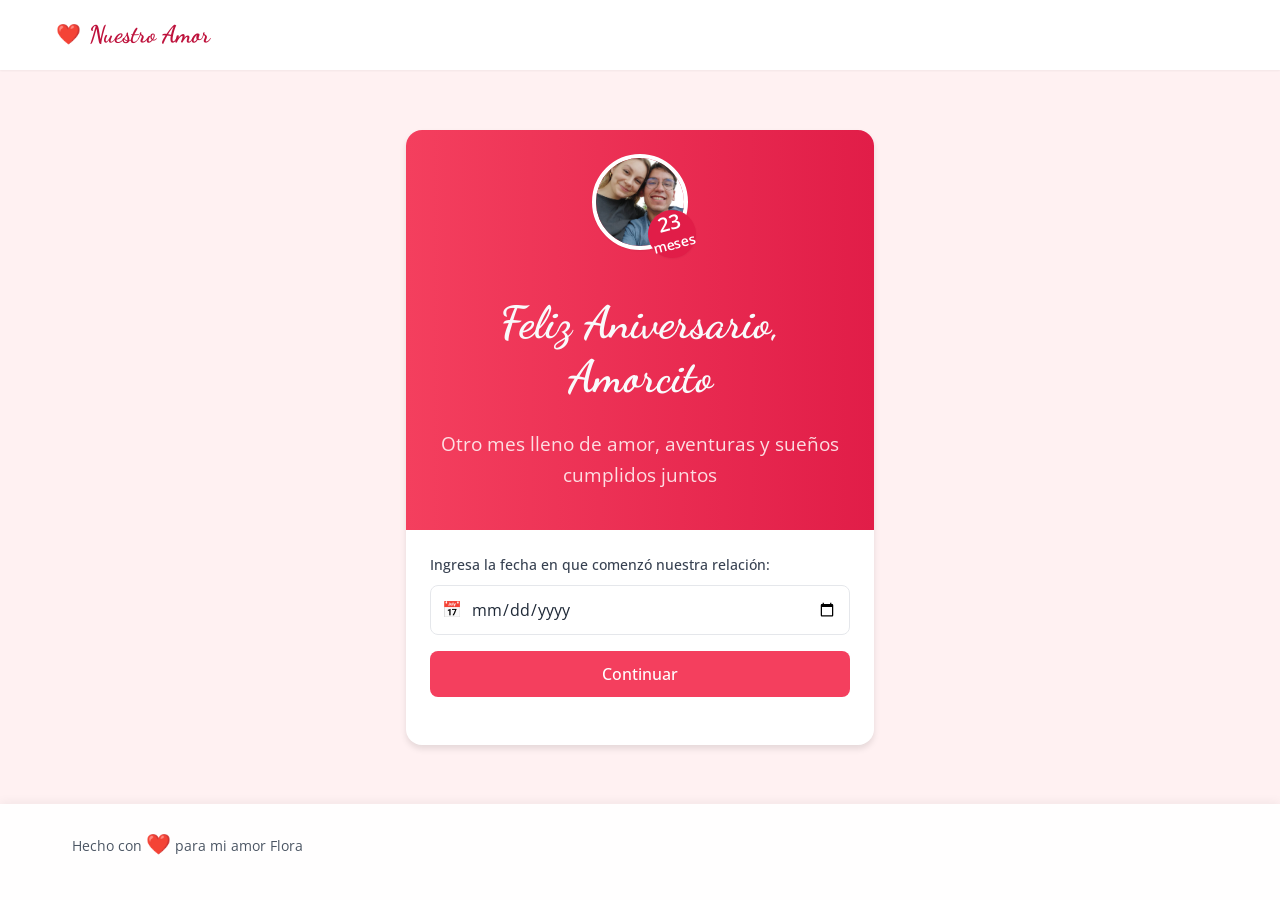
==== index.html @ adc0bb57 "8mes" ====
<!DOCTYPE html>
<html lang="es">
<head>
    <meta charset="UTF-8">
    <meta name="viewport" content="width=device-width, initial-scale=1.0">
    <meta name="description" content="Celebra nuestro aniversario con esta página especial llena de recuerdos y amor">
    <title>Nuestro Aniversario | Amor Eterno</title>
    <link rel="stylesheet" href="styles/main.css">
    <link rel="preconnect" href="https://fonts.googleapis.com">
    <link rel="preconnect" href="https://fonts.gstatic.com" crossorigin>
    <link href="https://fonts.googleapis.com/css2?family=Dancing+Script:wght@400;700&family=Open+Sans:wght@300;400;600&display=swap" rel="stylesheet">
    <link rel="icon" href="images/temple.jpg" type="image/x-icon">
</head>
<body class="home-page">
    <!-- Background with overlay effect -->
    <div class="background-overlay"></div>
    
    <!-- Navigation - Simplificado -->
    <nav class="main-nav">
        <div class="nav-container">
            <a href="#" class="nav-logo">
                <span class="heart-icon">❤️</span>
                <span class="logo-text">Nuestro Amor</span>
            </a>
        </div>
    </nav>
    
    <!-- Main content -->
    <main class="main-content">
        <div class="card animate-fade-in">
            <div class="card-header">
                <div class="profile-container">
                    <img src="images/cute.jpg" alt="Nuestra foto juntos" class="profile-pic">
                    <div class="anniversary-badge" id="months-together">
                        <span id="months-count">0</span>
                        <span>meses</span>
                    </div>
                </div>
                <h1 class="title">Feliz Aniversario, Amorcito</h1>
                <p class="subtitle">Otro mes lleno de amor, aventuras y sueños cumplidos juntos</p>
            </div>
            
            <div class="card-content">
                <div id="initial-view">
                    <div class="input-container">
                        <label for="anniversary">Ingresa la fecha en que comenzó nuestra relación:</label>
                        <div class="date-input-wrapper">
                            <span class="calendar-icon">📅</span>
                            <input type="date" id="anniversary">
                        </div>
                        <button id="verify-date" class="primary-button">Continuar</button>
                    </div>
                </div>
                
                <div id="success-view" class="hidden">
                    <div class="success-message">
                        <div class="icon-circle success">❤️</div>
                        <h2>¡Fecha correcta!</h2>
                        <p>Cada día contigo es un regalo. Nuestro amor comenzó el <span id="start-date"></span> y desde entonces hemos construido recuerdos maravillosos.</p>
                        <div class="button-group">
                            <a href="letters.html" class="primary-button pulse">Te amo infinitamente</a>
                        </div>
                    </div>
                </div>
                
                <div id="error-view" class="hidden">
                    <div class="error-message">
                        <div class="icon-circle error">💔</div>
                        <h2>Fecha incorrecta</h2>
                        <p>Parece que no recordaste nuestra fecha especial. ¡Inténtalo de nuevo!</p>
                        <button id="try-again" class="secondary-button">Intentar de nuevo</button>
                    </div>
                </div>
            </div>
        </div>
    </main>
    
    <!-- Floating hearts decoration -->
    <div class="floating-hearts" id="floating-hearts"></div>
    
    <!-- Footer -->
    <footer class="main-footer">
        <div class="footer-content">
            <p>Hecho con <span class="heart-icon">❤️</span> para mi amor Flora</p>
        </div>
    </footer>
    
    <script src="scripts.js"></script>
</body>
</html>
---- styles/main.css ----
/* main.css */
/* Import all CSS modules */

/* Base styles */
@import 'base/reset.css';
@import 'base/variables.css';
@import 'base/typography.css';

/* Components */
@import 'components/buttons.css';
@import 'components/cards.css';
@import 'components/carousel.css';
@import 'components/animations.css';
@import 'components/inputs.css';
@import 'components/floating-hearts.css';

/* Layouts */
@import 'layouts/container.css';
@import 'layouts/responsive.css';
@import 'layouts/header.css';
@import 'layouts/footer.css';

/* Pages */
@import 'pages/index.css';
@import 'pages/letters.css';
@import 'pages/goals.css';
@import 'pages/countdown.css';

/* Common animations */
@keyframes fadeIn {
    from { opacity: 0; }
    to { opacity: 1; }
}

@keyframes slideIn {
    from { transform: translateY(20px); opacity: 0; }
    to { transform: translateY(0); opacity: 1; }
}

@keyframes pulse {
    0% { transform: scale(1); }
    50% { transform: scale(1.05); }
    100% { transform: scale(1); }
}
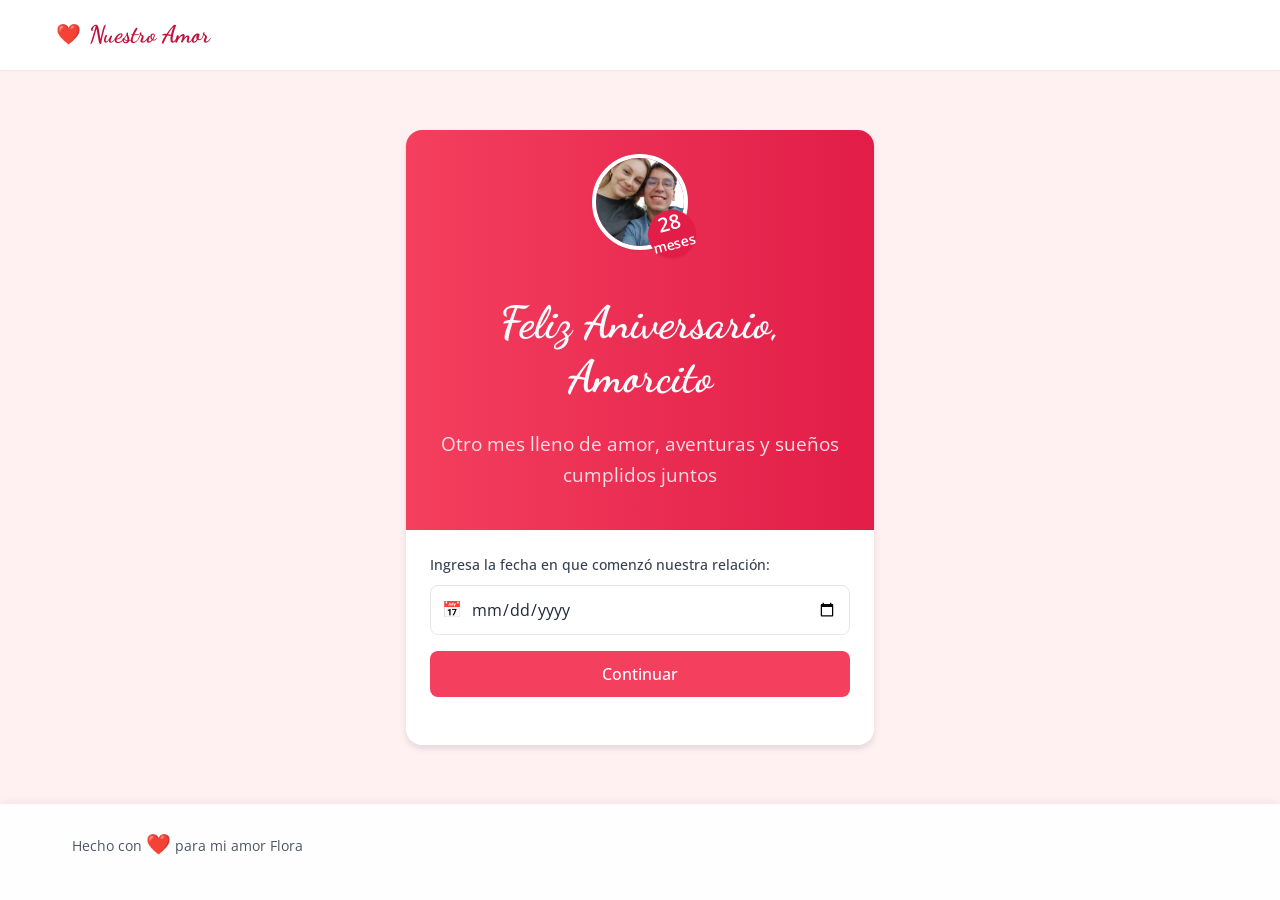
==== commit 0c88cc73: "updatejs" ====
--- a/index.html
+++ b/index.html
@@ -85,6 +85,7 @@
         </div>
     </footer>
     
-    <script src="scripts.js"></script>
+    <script src="scripts/main.js"></script>
+    <script src="scripts/modules/date-checker.js"></script>
 </body>
 </html>
